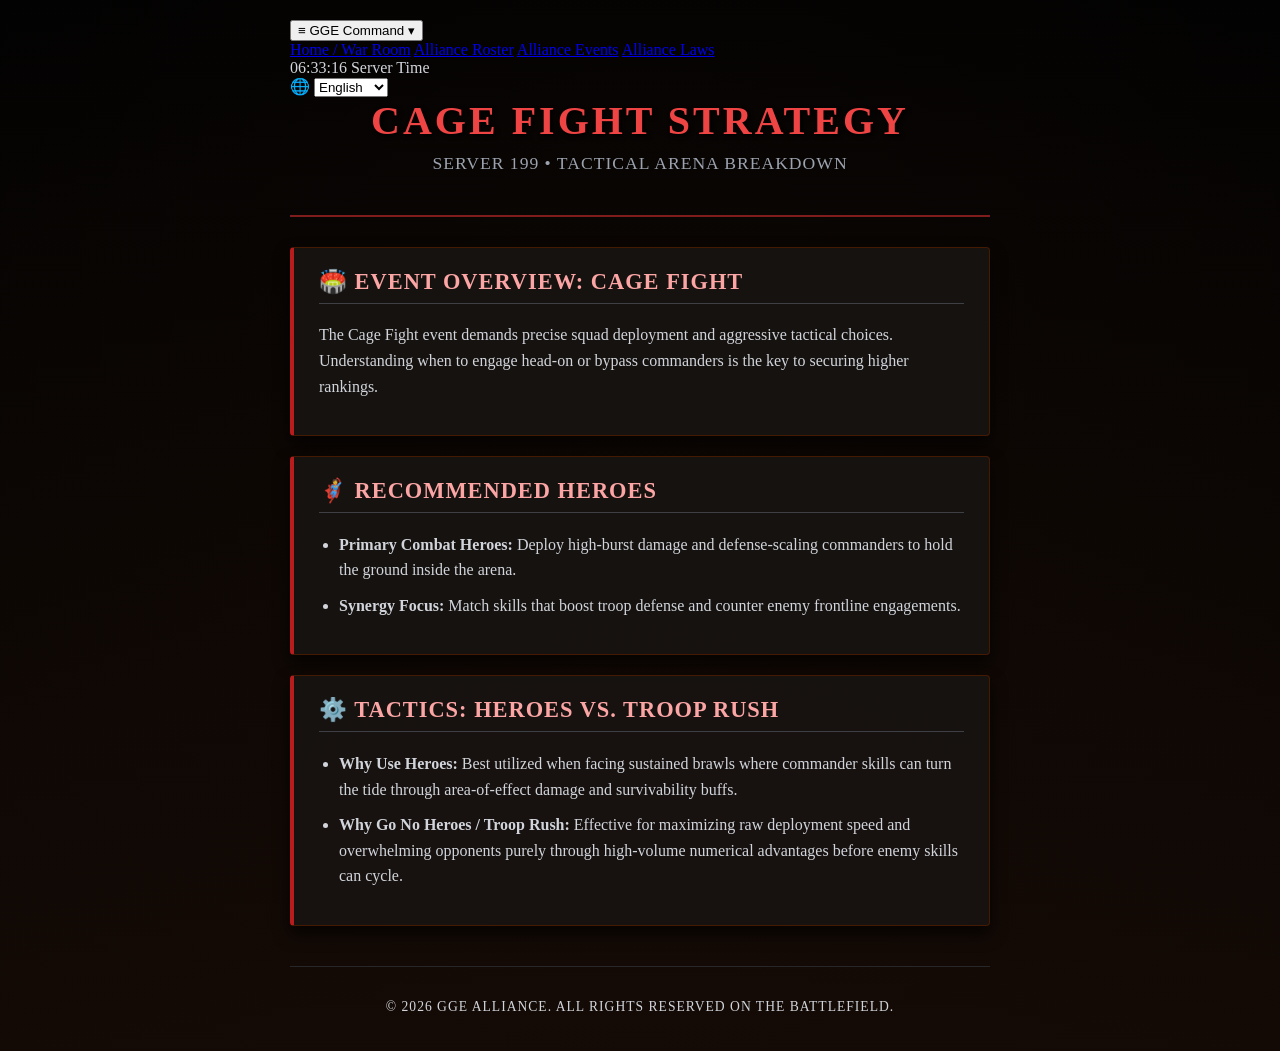
==== cage-fight.html @ 795fb602 "Add cage-fight.html for event strategy overview" ====
<!DOCTYPE html>
<html lang="en">
<head>
    <meta charset="UTF-8">
    <meta name="viewport" content="width=device-width, initial-scale=1.0">
    <title>Cage Fight Strategy | GGE Alliance</title>
    <link rel="stylesheet" href="style.css">
</head>
<body>
    <div class="overlay"></div>
    <div class="container">
        
        <!-- Top Bar -->
        <div class="top-bar"></div>

        <header>
            <h1 id="cageTitle">Cage Fight Strategy</h1>
            <p class="subtitle" id="cageSubtitle">Server 199 • Tactical Arena Breakdown</p>
        </header>

        <main>
            <!-- Event Overview Section -->
            <section class="card">
                <h2>🏟️ Event Overview: Cage Fight</h2>
                <p>The Cage Fight event demands precise squad deployment and aggressive tactical choices. Understanding when to engage head-on or bypass commanders is the key to securing higher rankings.</p>
            </section>

            <!-- Recommended Heroes Section -->
            <section class="card">
                <h2>🦸 Recommended Heroes</h2>
                <ul style="margin-top: 15px; line-height: 2.2;">
                    <li><strong>Primary Combat Heroes:</strong> Deploy high-burst damage and defense-scaling commanders to hold the ground inside the arena.</li>
                    <li><strong>Synergy Focus:</strong> Match skills that boost troop defense and counter enemy frontline engagements.</li>
                </ul>
            </section>

            <!-- Tactical Reasoning Section -->
            <section class="card">
                <h2>⚙️ Tactics: Heroes vs. Troop Rush</h2>
                <ul style="margin-top: 15px; line-height: 2.2;">
                    <li><strong>Why Use Heroes:</strong> Best utilized when facing sustained brawls where commander skills can turn the tide through area-of-effect damage and survivability buffs.</li>
                    <li><strong>Why Go No Heroes / Troop Rush:</strong> Effective for maximizing raw deployment speed and overwhelming opponents purely through high-volume numerical advantages before enemy skills can cycle.</li>
                </ul>
            </section>
        </main>

        <footer>
            <p id="footer">&copy; 2026 GGE Alliance. All rights reserved on the battlefield.</p>
        </footer>
    </div>

    <script src="translations.js"></script>
</body>
</html>
---- style.css ----
body {
    background-color: #0c0a09;
    background-image: linear-gradient(rgba(0, 0, 0, 0.8), rgba(20, 10, 5, 0.9)), 
                      radial-gradient(circle at center, #2c1810 0%, #0c0a09 100%);
    color: #d1d5db;
    font-family: 'Cinzel', 'Georgia', serif, sans-serif;
    margin: 0;
    padding: 20px;
    display: flex;
    justify-content: center;
    min-height: 100vh;
}

.container {
    max-width: 700px;
    width: 100%;
    z-index: 1;
}

header {
    text-align: center;
    margin-bottom: 30px;
    border-bottom: 2px solid #7f1d1d;
    padding-bottom: 20px;
}

h1 {
    color: #ef4444;
    font-size: 2.5rem;
    margin: 0;
    text-transform: uppercase;
    letter-spacing: 3px;
    text-shadow: 2px 2px 4px rgba(0, 0, 0, 0.9);
}

.subtitle {
    color: #9ca3af;
    font-size: 1.1rem;
    margin-top: 5px;
    letter-spacing: 1px;
    text-transform: uppercase;
}

.card {
    background: rgba(24, 20, 18, 0.85);
    border: 1px solid #451a03;
    border-left: 4px solid #b91c1c;
    padding: 20px 25px;
    margin-bottom: 20px;
    box-shadow: 0 8px 16px rgba(0, 0, 0, 0.7);
    border-radius: 4px;
}

h2 {
    color: #fca5a5;
    margin-top: 0;
    font-size: 1.4rem;
    text-transform: uppercase;
    letter-spacing: 1px;
    border-bottom: 1px solid #3f3f46;
    padding-bottom: 8px;
}

p, li {
    line-height: 1.6;
    color: #d1d5db;
}

ul {
    padding-left: 20px;
}

li {
    margin-bottom: 10px;
}

footer {
    text-align: center;
    margin-top: 40px;
    font-size: 0.85rem;
    color: #6b7280;
    border-top: 1px solid #27272a;
    padding-top: 15px;
    text-transform: uppercase;
    letter-spacing: 1px;
}
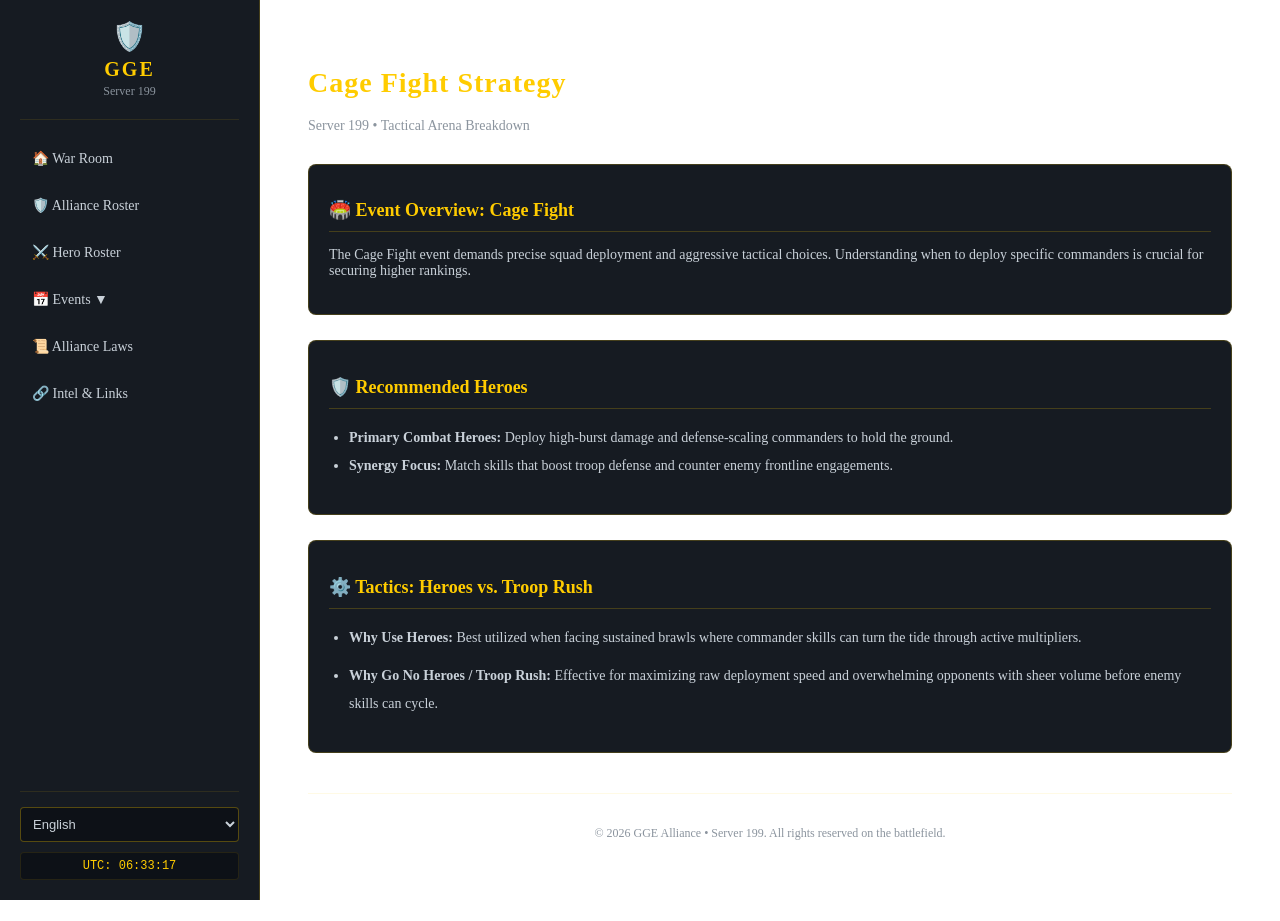
==== commit 8edc60d1: "Refactor HTML structure and styles for clarity" ====
--- a/cage-fight.html
+++ b/cage-fight.html
@@ -7,45 +7,41 @@
     <link rel="stylesheet" href="style.css">
 </head>
 <body>
-    <div class="overlay"></div>
-    <div class="container">
-        
-        <!-- Top Bar -->
-        <div class="top-bar"></div>
+    <!-- Left-Side Alliance Flag Banner Injection Point -->
+    <div id="leftBannerContainer"></div>
 
-        <header>
-            <h1 id="cageTitle">Cage Fight Strategy</h1>
-            <p class="subtitle" id="cageSubtitle">Server 199 • Tactical Arena Breakdown</p>
+    <!-- Main Content Wrapper -->
+    <div class="main-content-wrapper">
+        <header style="margin-bottom: 30px;">
+            <h1 style="color: #ffcc00; letter-spacing: 1px; font-size: 28px;">Cage Fight Strategy</h1>
+            <p style="color: #8b949e; font-size: 14px; margin-top: 5px;">Server 199 • Tactical Arena Breakdown</p>
         </header>
 
         <main>
-            <!-- Event Overview Section -->
-            <section class="card">
-                <h2>🏟️ Event Overview: Cage Fight</h2>
-                <p>The Cage Fight event demands precise squad deployment and aggressive tactical choices. Understanding when to engage head-on or bypass commanders is the key to securing higher rankings.</p>
+            <section class="card" style="background-color: #161b22; border: 1px solid rgba(255,204,0,0.2); border-radius: 8px; padding: 20px; margin-bottom: 25px;">
+                <h2 style="color: #ffcc00; font-size: 18px; border-bottom: 1px solid rgba(255,204,0,0.2); padding-bottom: 10px; margin-bottom: 15px;">🏟️ Event Overview: Cage Fight</h2>
+                <p style="color: #c9d1d9; font-size: 14px; margin-bottom: 15px;">The Cage Fight event demands precise squad deployment and aggressive tactical choices. Understanding when to deploy specific commanders is crucial for securing higher rankings.</p>
             </section>
 
-            <!-- Recommended Heroes Section -->
-            <section class="card">
-                <h2>🦸 Recommended Heroes</h2>
-                <ul style="margin-top: 15px; line-height: 2.2;">
-                    <li><strong>Primary Combat Heroes:</strong> Deploy high-burst damage and defense-scaling commanders to hold the ground inside the arena.</li>
+            <section class="card" style="background-color: #161b22; border: 1px solid rgba(255,204,0,0.2); border-radius: 8px; padding: 20px; margin-bottom: 25px;">
+                <h2 style="color: #ffcc00; font-size: 18px; border-bottom: 1px solid rgba(255,204,0,0.2); padding-bottom: 10px; margin-bottom: 15px;">🛡️ Recommended Heroes</h2>
+                <ul style="color: #c9d1d9; list-style: disc; padding-left: 20px; line-height: 2; font-size: 14px;">
+                    <li><strong>Primary Combat Heroes:</strong> Deploy high-burst damage and defense-scaling commanders to hold the ground.</li>
                     <li><strong>Synergy Focus:</strong> Match skills that boost troop defense and counter enemy frontline engagements.</li>
                 </ul>
             </section>
 
-            <!-- Tactical Reasoning Section -->
-            <section class="card">
-                <h2>⚙️ Tactics: Heroes vs. Troop Rush</h2>
-                <ul style="margin-top: 15px; line-height: 2.2;">
-                    <li><strong>Why Use Heroes:</strong> Best utilized when facing sustained brawls where commander skills can turn the tide through area-of-effect damage and survivability buffs.</li>
-                    <li><strong>Why Go No Heroes / Troop Rush:</strong> Effective for maximizing raw deployment speed and overwhelming opponents purely through high-volume numerical advantages before enemy skills can cycle.</li>
+            <section class="card" style="background-color: #161b22; border: 1px solid rgba(255,204,0,0.2); border-radius: 8px; padding: 20px;">
+                <h2 style="color: #ffcc00; font-size: 18px; border-bottom: 1px solid rgba(255,204,0,0.2); padding-bottom: 10px; margin-bottom: 15px;">⚙️ Tactics: Heroes vs. Troop Rush</h2>
+                <ul style="color: #c9d1d9; list-style: disc; padding-left: 20px; line-height: 2; font-size: 14px;">
+                    <li style="margin-bottom: 10px;"><strong>Why Use Heroes:</strong> Best utilized when facing sustained brawls where commander skills can turn the tide through active multipliers.</li>
+                    <li><strong>Why Go No Heroes / Troop Rush:</strong> Effective for maximizing raw deployment speed and overwhelming opponents with sheer volume before enemy skills can cycle.</li>
                 </ul>
             </section>
         </main>
 
-        <footer>
-            <p id="footer">&copy; 2026 GGE Alliance. All rights reserved on the battlefield.</p>
+        <footer style="text-align: center; margin-top: 40px; padding: 20px; color: #8b949e; font-size: 12px; border-top: 1px solid rgba(255,204,0,0.1);">
+            <p>&copy; 2026 GGE Alliance • Server 199. All rights reserved on the battlefield.</p>
         </footer>
     </div>
 
--- a/style.css
+++ b/style.css
@@ -1,86 +1,125 @@
-body {
-    background-color: #0c0a09;
-    background-image: linear-gradient(rgba(0, 0, 0, 0.8), rgba(20, 10, 5, 0.9)), 
-                      radial-gradient(circle at center, #2c1810 0%, #0c0a09 100%);
-    color: #d1d5db;
-    font-family: 'Cinzel', 'Georgia', serif, sans-serif;
-    margin: 0;
+/* Left-Side Alliance Flag Banner Layout */
+.alliance-banner {
+    position: fixed;
+    top: 0;
+    left: 0;
+    width: 260px;
+    height: 100vh;
+    background-color: #161b22;
+    border-right: 1px solid rgba(255, 204, 0, 0.2);
+    display: flex;
+    flex-direction: column;
+    justify-content: space-between; /* Pushes the header to top and footer to bottom */
     padding: 20px;
-    display: flex;
-    justify-content: center;
-    min-height: 100vh;
+    box-sizing: border-box;
+    z-index: 1000;
+    overflow-y: auto;
 }
 
-.container {
-    max-width: 700px;
-    width: 100%;
-    z-index: 1;
+/* Banner Shield / Logo Header */
+.alliance-shield {
+    text-align: center;
+    padding-bottom: 20px;
+    border-bottom: 1px solid rgba(255, 204, 0, 0.1);
 }
 
-header {
-    text-align: center;
-    margin-bottom: 30px;
-    border-bottom: 2px solid #7f1d1d;
-    padding-bottom: 20px;
+.alliance-shield h2 {
+    color: #ffcc00;
+    margin: 5px 0 0 0;
+    font-size: 20px;
+    letter-spacing: 2px;
 }
 
-h1 {
-    color: #ef4444;
-    font-size: 2.5rem;
-    margin: 0;
-    text-transform: uppercase;
-    letter-spacing: 3px;
-    text-shadow: 2px 2px 4px rgba(0, 0, 0, 0.9);
+#bannerServer {
+    color: #8b949e;
+    font-size: 12px;
 }
 
-.subtitle {
-    color: #9ca3af;
-    font-size: 1.1rem;
-    margin-top: 5px;
-    letter-spacing: 1px;
-    text-transform: uppercase;
+/* Navigation Links */
+.banner-nav {
+    display: flex;
+    flex-direction: column;
+    gap: 10px;
+    flex-grow: 1;
+    margin-top: 20px;
 }
 
-.card {
-    background: rgba(24, 20, 18, 0.85);
-    border: 1px solid #451a03;
-    border-left: 4px solid #b91c1c;
-    padding: 20px 25px;
-    margin-bottom: 20px;
-    box-shadow: 0 8px 16px rgba(0, 0, 0, 0.7);
-    border-radius: 4px;
+.banner-nav a, .banner-dropdown-btn {
+    color: #c9d1d9;
+    background: transparent;
+    border: none;
+    text-align: left;
+    padding: 10px 12px;
+    font-size: 14px;
+    text-decoration: none;
+    border-radius: 6px;
+    cursor: pointer;
+    transition: background 0.2s, color 0.2s;
+    font-family: inherit;
 }
 
-h2 {
-    color: #fca5a5;
-    margin-top: 0;
-    font-size: 1.4rem;
-    text-transform: uppercase;
-    letter-spacing: 1px;
-    border-bottom: 1px solid #3f3f46;
-    padding-bottom: 8px;
+.banner-nav a:hover, .banner-dropdown-btn:hover {
+    background-color: rgba(255, 204, 0, 0.1);
+    color: #ffcc00;
 }
 
-p, li {
-    line-height: 1.6;
-    color: #d1d5db;
+/* Dropdown Menu for Events */
+.banner-dropdown-content {
+    display: none;
+    flex-direction: column;
+    padding-left: 15px;
+    gap: 5px;
+    margin-top: 5px;
 }
 
-ul {
-    padding-left: 20px;
+.banner-dropdown-content.show {
+    display: flex;
 }
 
-li {
-    margin-bottom: 10px;
+.banner-dropdown-content a {
+    font-size: 13px;
+    padding: 6px 10px;
+    color: #8b949e;
 }
 
-footer {
+.banner-dropdown-content a:hover {
+    color: #ffcc00;
+}
+
+/* Banner Footer (Pinned to Bottom Left) */
+.banner-footer {
+    border-top: 1px solid rgba(255, 204, 0, 0.1);
+    padding-top: 15px;
+    display: flex;
+    flex-direction: column;
+    gap: 10px;
+}
+
+#languageSelector {
+    width: 100%;
+    background-color: #0d1117;
+    color: #c9d1d9;
+    border: 1px solid rgba(255, 204, 0, 0.3);
+    padding: 8px;
+    border-radius: 4px;
+    font-size: 13px;
+    cursor: pointer;
+}
+
+#liveTime {
+    color: #ffcc00;
+    font-size: 12px;
     text-align: center;
-    margin-top: 40px;
-    font-size: 0.85rem;
-    color: #6b7280;
-    border-top: 1px solid #27272a;
-    padding-top: 15px;
-    text-transform: uppercase;
-    letter-spacing: 1px;
+    font-family: monospace;
+    background-color: #0d1117;
+    padding: 6px;
+    border-radius: 4px;
+    border: 1px solid rgba(255, 204, 0, 0.1);
 }
+
+/* Main Content Offset so it doesn't hide behind the left banner */
+.main-content-wrapper {
+    margin-left: 260px;
+    padding: 40px;
+    box-sizing: border-box;
+}
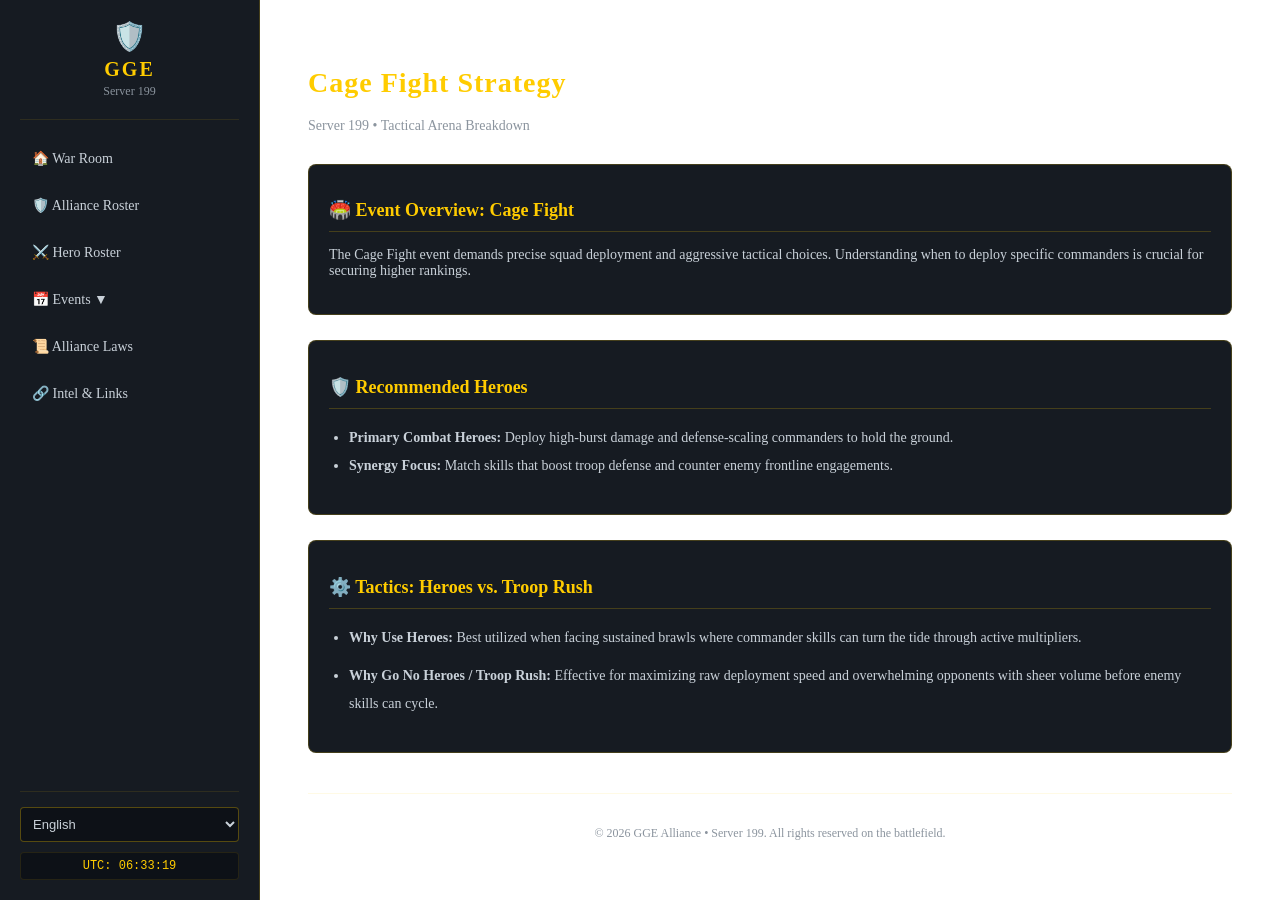
==== commit b4bd62e7: "Improve comment clarity and fix newline issue Updated comment for clarity and added newline at end o" ====
--- a/cage-fight.html
+++ b/cage-fight.html
@@ -10,7 +10,7 @@
     <!-- Left-Side Alliance Flag Banner Injection Point -->
     <div id="leftBannerContainer"></div>
 
-    <!-- Main Content Wrapper -->
+    <!-- Main Content Wrapper (Ensures content stays to the right of the side banner) -->
     <div class="main-content-wrapper">
         <header style="margin-bottom: 30px;">
             <h1 style="color: #ffcc00; letter-spacing: 1px; font-size: 28px;">Cage Fight Strategy</h1>
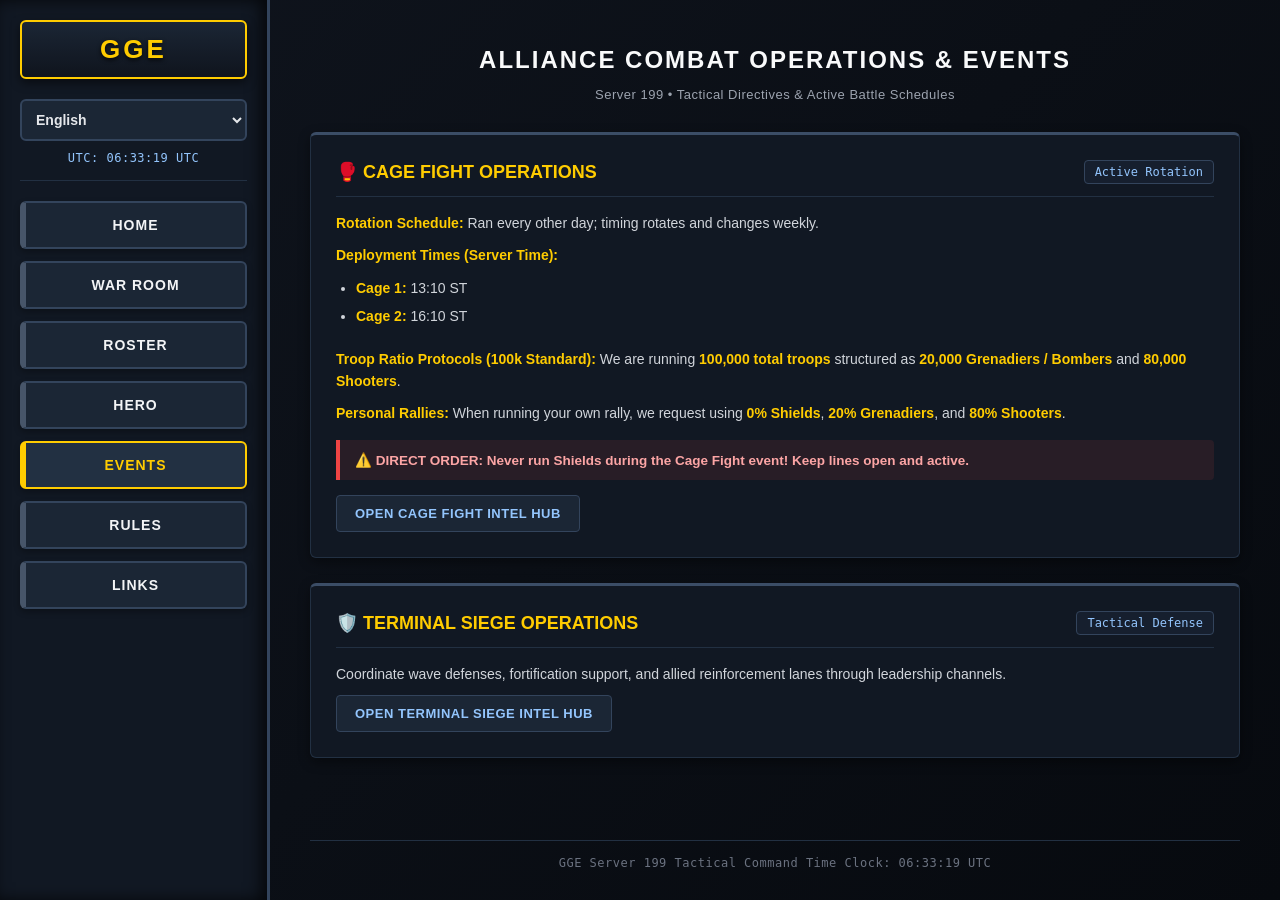
==== commit 28fcba47: "Revamp Cage Fight page with new layout and styles Updated title and added a sidebar with navigation " ====
--- a/cage-fight.html
+++ b/cage-fight.html
@@ -3,48 +3,348 @@
 <head>
     <meta charset="UTF-8">
     <meta name="viewport" content="width=device-width, initial-scale=1.0">
-    <title>Cage Fight Strategy | GGE Alliance</title>
-    <link rel="stylesheet" href="style.css">
+    <title>GGE Server 199 - Alliance Events & Operations</title>
+    <style>
+        body {
+            background: linear-gradient(135deg, #0f141d 0%, #070a0f 100%);
+            color: #d1d5db;
+            font-family: 'Segoe UI', Tahoma, Geneva, Verdana, sans-serif;
+            margin: 0;
+            padding: 0;
+            display: flex;
+            min-height: 100vh;
+        }
+        /* Vertical Military Flag Sidebar on the Left */
+        .sidebar {
+            width: 270px;
+            background: #111823;
+            border-right: 3px solid #33445c;
+            padding: 20px;
+            display: flex;
+            flex-direction: column;
+            gap: 20px;
+            position: fixed;
+            height: 100vh;
+            box-sizing: border-box;
+            box-shadow: inset -6px 0 15px rgba(0, 0, 0, 0.7);
+            z-index: 10;
+        }
+        /* GGE Flag Header at the Top */
+        .flag-header {
+            background: linear-gradient(180deg, #1b2635 0%, #0f141d 100%);
+            border: 2px solid #ffcc00;
+            border-radius: 6px;
+            text-align: center;
+            padding: 12px;
+            box-shadow: 0 4px 10px rgba(0,0,0,0.5);
+        }
+        .flag-header h1 {
+            color: #ffcc00;
+            font-size: 26px;
+            margin: 0;
+            letter-spacing: 3px;
+            text-shadow: 0 2px 4px rgba(0,0,0,0.8);
+            font-weight: 900;
+        }
+        .sidebar-top {
+            display: flex;
+            flex-direction: column;
+            gap: 10px;
+            border-bottom: 1px solid #223042;
+            padding-bottom: 15px;
+        }
+        .sidebar select {
+            background: #1b2635;
+            color: #e5e7eb;
+            border: 2px solid #33445c;
+            padding: 10px;
+            border-radius: 6px;
+            width: 100%;
+            font-weight: bold;
+            font-size: 14px;
+        }
+        .sidebar-clock {
+            color: #93c5fd;
+            font-size: 12px;
+            font-family: monospace;
+            letter-spacing: 0.5px;
+            text-align: center;
+        }
+        /* Bulky Tactical Navigation Buttons */
+        .nav-links {
+            display: flex;
+            flex-direction: column;
+            gap: 12px;
+        }
+        .nav-links a {
+            color: #f3f4f6;
+            text-decoration: none;
+            padding: 14px 18px;
+            border-radius: 6px;
+            background: #1b2635;
+            border: 2px solid #33445c;
+            border-left: 6px solid #475569;
+            transition: all 0.2s ease;
+            font-weight: bold;
+            text-transform: uppercase;
+            font-size: 14px;
+            letter-spacing: 1px;
+            text-align: center;
+            box-shadow: 0 3px 6px rgba(0,0,0,0.3);
+        }
+        .nav-links a:hover {
+            background: #25344a;
+            border-color: #93c5fd;
+            border-left-color: #93c5fd;
+            transform: translateY(-1px);
+        }
+        .nav-links a.active {
+            background: #223042;
+            color: #ffcc00;
+            border-color: #ffcc00;
+            border-left-color: #ffcc00;
+        }
+        /* Main Command Content Area shifted right */
+        .main-content {
+            margin-left: 270px;
+            flex: 1;
+            padding: 30px 40px;
+            box-sizing: border-box;
+            display: flex;
+            flex-direction: column;
+            justify-content: space-between;
+        }
+        .events-container {
+            max-width: 1050px;
+            margin: 0 auto;
+            width: 100%;
+        }
+        /* Tactical Event Cards */
+        .event-card {
+            background: #111823;
+            border: 1px solid #223042;
+            border-top: 3px solid #3b4d66;
+            border-radius: 6px;
+            padding: 25px;
+            margin-bottom: 25px;
+            box-shadow: 0 4px 12px rgba(0, 0, 0, 0.4);
+        }
+        .event-header {
+            display: flex;
+            justify-content: space-between;
+            align-items: center;
+            border-bottom: 1px solid #223042;
+            padding-bottom: 12px;
+            margin-bottom: 15px;
+        }
+        .event-title {
+            color: #ffcc00;
+            font-size: 18px;
+            text-transform: uppercase;
+            font-weight: bold;
+            margin: 0;
+        }
+        .event-badge {
+            color: #93c5fd;
+            font-size: 12px;
+            font-family: monospace;
+            background: #161f2e;
+            padding: 4px 10px;
+            border: 1px solid #33445c;
+            border-radius: 4px;
+        }
+        .event-details p {
+            color: #d1d5db;
+            font-size: 14px;
+            line-height: 1.6;
+            margin: 0 0 10px 0;
+        }
+        .event-details ul {
+            margin: 10px 0 20px 0;
+            padding-left: 20px;
+            color: #d1d5db;
+            font-size: 14px;
+            line-height: 1.6;
+        }
+        .event-details li {
+            margin-bottom: 6px;
+        }
+        .event-details strong {
+            color: #ffcc00;
+        }
+        .alert-box {
+            background: rgba(239, 68, 68, 0.1);
+            border-left: 4px solid #ef4444;
+            padding: 12px 15px;
+            margin: 15px 0;
+            border-radius: 0 4px 4px 0;
+            color: #fca5a5;
+            font-weight: bold;
+            font-size: 13.5px;
+        }
+        .event-btn {
+            display: inline-block;
+            background: #1b2635;
+            color: #93c5fd;
+            border: 1px solid #33445c;
+            padding: 10px 18px;
+            border-radius: 4px;
+            text-decoration: none;
+            font-weight: bold;
+            font-size: 13px;
+            text-transform: uppercase;
+            letter-spacing: 0.5px;
+            transition: all 0.2s ease;
+        }
+        .event-btn:hover {
+            background: #25344a;
+            color: #ffcc00;
+            border-color: #ffcc00;
+        }
+        footer {
+            text-align: center;
+            color: #6b7280;
+            font-size: 12px;
+            border-top: 1px solid #223042;
+            padding-top: 15px;
+            margin-top: 40px;
+            font-family: monospace;
+            letter-spacing: 0.5px;
+        }
+    </style>
 </head>
 <body>
-    <!-- Left-Side Alliance Flag Banner Injection Point -->
-    <div id="leftBannerContainer"></div>
-
-    <!-- Main Content Wrapper (Ensures content stays to the right of the side banner) -->
-    <div class="main-content-wrapper">
-        <header style="margin-bottom: 30px;">
-            <h1 style="color: #ffcc00; letter-spacing: 1px; font-size: 28px;">Cage Fight Strategy</h1>
-            <p style="color: #8b949e; font-size: 14px; margin-top: 5px;">Server 199 • Tactical Arena Breakdown</p>
-        </header>
-
-        <main>
-            <section class="card" style="background-color: #161b22; border: 1px solid rgba(255,204,0,0.2); border-radius: 8px; padding: 20px; margin-bottom: 25px;">
-                <h2 style="color: #ffcc00; font-size: 18px; border-bottom: 1px solid rgba(255,204,0,0.2); padding-bottom: 10px; margin-bottom: 15px;">🏟️ Event Overview: Cage Fight</h2>
-                <p style="color: #c9d1d9; font-size: 14px; margin-bottom: 15px;">The Cage Fight event demands precise squad deployment and aggressive tactical choices. Understanding when to deploy specific commanders is crucial for securing higher rankings.</p>
-            </section>
-
-            <section class="card" style="background-color: #161b22; border: 1px solid rgba(255,204,0,0.2); border-radius: 8px; padding: 20px; margin-bottom: 25px;">
-                <h2 style="color: #ffcc00; font-size: 18px; border-bottom: 1px solid rgba(255,204,0,0.2); padding-bottom: 10px; margin-bottom: 15px;">🛡️ Recommended Heroes</h2>
-                <ul style="color: #c9d1d9; list-style: disc; padding-left: 20px; line-height: 2; font-size: 14px;">
-                    <li><strong>Primary Combat Heroes:</strong> Deploy high-burst damage and defense-scaling commanders to hold the ground.</li>
-                    <li><strong>Synergy Focus:</strong> Match skills that boost troop defense and counter enemy frontline engagements.</li>
-                </ul>
-            </section>
-
-            <section class="card" style="background-color: #161b22; border: 1px solid rgba(255,204,0,0.2); border-radius: 8px; padding: 20px;">
-                <h2 style="color: #ffcc00; font-size: 18px; border-bottom: 1px solid rgba(255,204,0,0.2); padding-bottom: 10px; margin-bottom: 15px;">⚙️ Tactics: Heroes vs. Troop Rush</h2>
-                <ul style="color: #c9d1d9; list-style: disc; padding-left: 20px; line-height: 2; font-size: 14px;">
-                    <li style="margin-bottom: 10px;"><strong>Why Use Heroes:</strong> Best utilized when facing sustained brawls where commander skills can turn the tide through active multipliers.</li>
-                    <li><strong>Why Go No Heroes / Troop Rush:</strong> Effective for maximizing raw deployment speed and overwhelming opponents with sheer volume before enemy skills can cycle.</li>
-                </ul>
-            </section>
-        </main>
-
-        <footer style="text-align: center; margin-top: 40px; padding: 20px; color: #8b949e; font-size: 12px; border-top: 1px solid rgba(255,204,0,0.1);">
-            <p>&copy; 2026 GGE Alliance • Server 199. All rights reserved on the battlefield.</p>
+
+    <!-- Vertical Military Flag Sidebar -->
+    <aside class="sidebar">
+        <!-- GGE Flag Header -->
+        <div class="flag-header">
+            <h1 id="ggeFlag">GGE</h1>
+        </div>
+
+        <div class="sidebar-top">
+            <!-- Language Selector (All 13 Languages) -->
+            <select id="languageSelect" onchange="changeLanguage(this.value)">
+                <option value="en">English</option>
+                <option value="es">Español</option>
+                <option value="de">Deutsch</option>
+                <option value="pl">Polski</option>
+                <option value="fr">Français</option>
+                <option value="nl">Nederlands</option>
+                <option value="pt">Português</option>
+                <option value="la">Latina</option>
+                <option value="ko">한국어</option>
+                <option value="tr">Türkçe</option>
+                <option value="ru">Русский</option>
+                <option value="it">Italiano</option>
+                <option value="ar">العربية</option>
+            </select>
+            <!-- UTC Server Time Clock -->
+            <div class="sidebar-clock">UTC: <span id="clock">Loading...</span></div>
+        </div>
+
+        <!-- Bulky Tactical Navigation Buttons with Events Active -->
+        <nav class="nav-links">
+            <a href="index.html" id="home">Home</a>
+            <a href="war-room.html" id="warroom">War Room</a>
+            <a href="roster.html" id="allianceroster">Roster</a>
+            <a href="hero.html" id="heroroster">Hero</a>
+            <a href="events.html" id="events" class="active">Events</a>
+            <a href="rules.html" id="rules">Rules</a>
+            <a href="links.html" id="intelliLinks">Links</a>
+        </nav>
+    </aside>
+
+    <!-- Main Command Interface -->
+    <main class="main-content">
+        <div class="events-container">
+            <h1 id="eventsMainTitle" style="text-align: center; color: #f9fafb; text-transform: uppercase; letter-spacing: 2px; font-size: 24px; margin-bottom: 5px;">Alliance Combat Operations & Events</h1>
+            <p id="eventsSubtitle" style="text-align: center; color: #9ca3af; margin-bottom: 30px; font-size: 13px; letter-spacing: 0.5px;">Server 199 • Tactical Directives & Active Battle Schedules</p>
+
+            <!-- Cage Fight Event Card -->
+            <div class="event-card">
+                <div class="event-header">
+                    <h2 class="event-title">🥊 Cage Fight Operations</h2>
+                    <span class="event-badge">Active Rotation</span>
+                </div>
+                <div class="event-details">
+                    <p><strong>Rotation Schedule:</strong> Ran every other day; timing rotates and changes weekly.</p>
+                    <p><strong>Deployment Times (Server Time):</strong></p>
+                    <ul>
+                        <li><strong>Cage 1:</strong> 13:10 ST</li>
+                        <li><strong>Cage 2:</strong> 16:10 ST</li>
+                    </ul>
+                    <p><strong>Troop Ratio Protocols (100k Standard):</strong> We are running <strong>100,000 total troops</strong> structured as <strong>20,000 Grenadiers / Bombers</strong> and <strong>80,000 Shooters</strong>.</p>
+                    <p><strong>Personal Rallies:</strong> When running your own rally, we request using <strong>0% Shields</strong>, <strong>20% Grenadiers</strong>, and <strong>80% Shooters</strong>.</p>
+                    
+                    <div class="alert-box">
+                        ⚠️ DIRECT ORDER: Never run Shields during the Cage Fight event! Keep lines open and active.
+                    </div>
+                </div>
+                <a href="cage-fight.html" class="event-btn">Open Cage Fight Intel Hub</a>
+            </div>
+
+            <!-- Terminal Siege Event Card -->
+            <div class="event-card">
+                <div class="event-header">
+                    <h2 class="event-title">🛡️ Terminal Siege Operations</h2>
+                    <span class="event-badge">Tactical Defense</span>
+                </div>
+                <div class="event-details">
+                    <p>Coordinate wave defenses, fortification support, and allied reinforcement lanes through leadership channels.</p>
+                </div>
+                <a href="terminal-siege.html" class="event-btn">Open Terminal Siege Intel Hub</a>
+            </div>
+        </div>
+
+        <footer>
+            GGE Server 199 Tactical Command Time Clock: <span id="bottomClock">Loading...</span>
         </footer>
-    </div>
-
-    <script src="translations.js"></script>
+    </main>
+
+    <!-- Scripts -->
+    <script>
+        function updateServerTime() {
+            const now = new Date();
+            const utcTime = now.toUTCString().slice(17, 25) + " UTC";
+            const clockElement = document.getElementById('clock');
+            const bottomClockElement = document.getElementById('bottomClock');
+            if (clockElement) clockElement.innerText = utcTime;
+            if (bottomClockElement) bottomClockElement.innerText = utcTime;
+        }
+        setInterval(updateServerTime, 1000);
+        updateServerTime();
+
+        // 13-Language Dynamic Text Translation Support
+        const translations = {
+            en: { home: "Home", warroom: "War Room", allianceroster: "Roster", heroroster: "Hero", events: "Events", rules: "Rules", intelliLinks: "Links", eventsMainTitle: "Alliance Combat Operations & Events", eventsSubtitle: "Server 199 • Tactical Directives & Active Battle Schedules" },
+            es: { home: "Inicio", warroom: "Sala de Guerra", allianceroster: "Lista", heroroster: "Héroe", events: "Eventos", rules: "Reglas", intelliLinks: "Enlaces", eventsMainTitle: "Operaciones de Combate y Eventos", eventsSubtitle: "Servidor 199 • Directivas Tácticas y Horarios" },
+            de: { home: "Startseite", warroom: "Kriegsraum", allianceroster: "Kader", heroroster: "Held", events: "Ereignisse", rules: "Regeln", intelliLinks: "Links", eventsMainTitle: "Allianz-Kampfeinsätze", eventsSubtitle: "Server 199 • Taktische Richtlinien & Zeitpläne" },
+            pl: { home: "Start", warroom: "Pokój Bojowy", allianceroster: "Skład", heroroster: "Bohater", events: "Wydarzenia", rules: "Zasady", intelliLinks: "Linki", eventsMainTitle: "Operacje Bojowe Sojuszu", eventsSubtitle: "Serwer 199 • Dyrektywy Taktyczne" },
+            fr: { home: "Accueil", warroom: "Salle de Guerre", allianceroster: "Effectif", heroroster: "Héros", events: "Événements", rules: "Règles", intelliLinks: "Liens", eventsMainTitle: "Opérations de Combat", eventsSubtitle: "Serveur 199 • Directives Tactiques" },
+            nl: { home: "Thuis", warroom: "Oorlogskamer", allianceroster: "Rooster", heroroster: "Held", events: "Evenementen", rules: "Regels", intelliLinks: "Links", eventsMainTitle: "Alliantie Gevechtsoperaties", eventsSubtitle: "Server 199 • Tactische Richtlijnen" },
+            pt: { home: "Início", warroom: "Sala de Guerra", allianceroster: "Elenco", heroroster: "Herói", events: "Eventos", rules: "Regras", intelliLinks: "Links", eventsMainTitle: "Operações de Combate", eventsSubtitle: "Servidor 199 • Diretrizes Táticas" },
+            la: { home: "Domus", warroom: "Cubiculum Belli", allianceroster: "Index", heroroster: "Heros", events: "Eventa", rules: "Regulae", intelliLinks: "Nexus", eventsMainTitle: "Operationes Pugnae", eventsSubtitle: "Servulus 199 • Praecepta Tacticus" },
+            ko: { home: "홈", warroom: "상상실", allianceroster: "명단", heroroster: "영웅", events: "이벤트", rules: "규칙", intelliLinks: "링크", eventsMainTitle: "동맹 전투 작전 및 이벤트", eventsSubtitle: "서버 199 • 전술 지침 및 일정" },
+            tr: { home: "Ana Sayfa", warroom: "Savaş Odası", allianceroster: "Kadro", heroroster: "Kahraman", events: "Etkinlikler", rules: "Kurallar", intelliLinks: "Bağlantılar", eventsMainTitle: "İttifak Savaş Operasyonları", eventsSubtitle: "Sunucu 199 • Taktiksel Talimatlar" },
+            ru: { home: "Главная", warroom: "Военный зал", allianceroster: "Состав", heroroster: "Герой", events: "События", rules: "Правила", intelliLinks: "Ссылки", eventsMainTitle: "Боевые операции альянса", eventsSubtitle: "Сервер 199 • Тактические директивы" },
+            it: { home: "Home", warroom: "Stanza di Guerra", allianceroster: "Roster", heroroster: "Eroe", events: "Eventi", rules: "Regole", intelliLinks: "Link", eventsMainTitle: "Operazioni di Combattimento", eventsSubtitle: "Server 199 • Direttive Tattiche" },
+            ar: { home: "الرئيسية", warroom: "غرفة الحرب", allianceroster: "القائمة", heroroster: "البطل", events: "الفعاليات", rules: "القواعد", intelliLinks: "الروابط", eventsMainTitle: "عمليات القتال والفعاليات", eventsSubtitle: "الخادم 199 • التوجيهات التكتيكية" }
+        };
+
+        function changeLanguage(lang) {
+            const t = translations[lang];
+            if (!t) return;
+            document.getElementById('home').innerText = t.home;
+            document.getElementById('warroom').innerText = t.warroom;
+            document.getElementById('allianceroster').innerText = t.allianceroster;
+            document.getElementById('heroroster').innerText = t.heroroster;
+            document.getElementById('events').innerText = t.events;
+            document.getElementById('rules').innerText = t.rules;
+            document.getElementById('intelliLinks').innerText = t.intelliLinks;
+            document.getElementById('eventsMainTitle').innerText = t.eventsMainTitle;
+            document.getElementById('eventsSubtitle').innerText = t.eventsSubtitle;
+        }
+    </script>
 </body>
 </html>
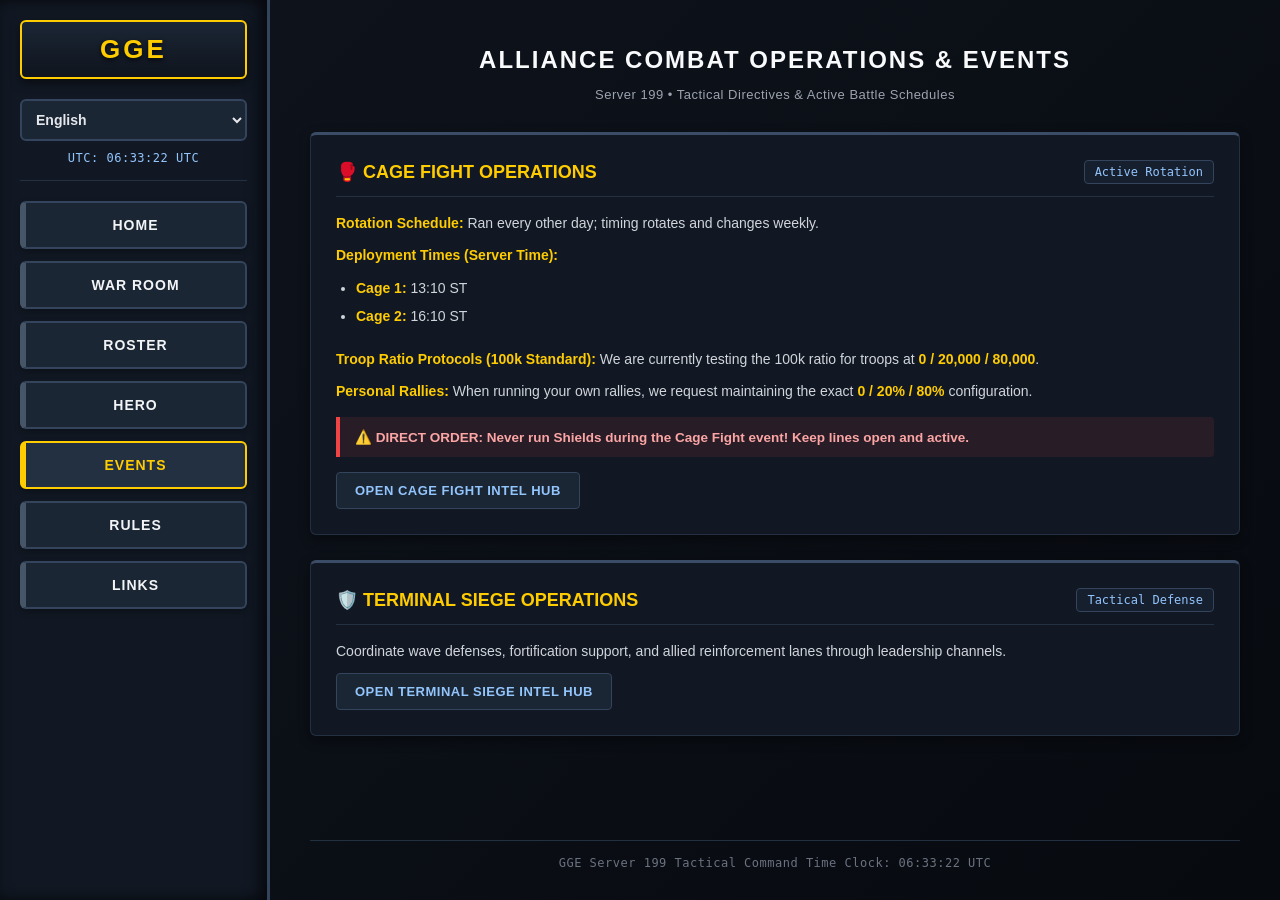
==== commit 90da8df1: "Revise troop ratio and rally instructions Updated troop ratio protocols and personal rally configura" ====
--- a/cage-fight.html
+++ b/cage-fight.html
@@ -118,6 +118,15 @@
             max-width: 1050px;
             margin: 0 auto;
             width: 100%;
+        }
+        .section-title {
+            color: #ffcc00;
+            font-size: 18px;
+            text-transform: uppercase;
+            letter-spacing: 1.5px;
+            margin: 30px 0 15px 0;
+            border-bottom: 2px solid #33445c;
+            padding-bottom: 8px;
         }
         /* Tactical Event Cards */
         .event-card {
@@ -274,8 +283,8 @@
                         <li><strong>Cage 1:</strong> 13:10 ST</li>
                         <li><strong>Cage 2:</strong> 16:10 ST</li>
                     </ul>
-                    <p><strong>Troop Ratio Protocols (100k Standard):</strong> We are running <strong>100,000 total troops</strong> structured as <strong>20,000 Grenadiers / Bombers</strong> and <strong>80,000 Shooters</strong>.</p>
-                    <p><strong>Personal Rallies:</strong> When running your own rally, we request using <strong>0% Shields</strong>, <strong>20% Grenadiers</strong>, and <strong>80% Shooters</strong>.</p>
+                    <p><strong>Troop Ratio Protocols (100k Standard):</strong> We are currently testing the 100k ratio for troops at <strong>0 / 20,000 / 80,000</strong>.</p>
+                    <p><strong>Personal Rallies:</strong> When running your own rallies, we request maintaining the exact <strong>0 / 20% / 80%</strong> configuration.</p>
                     
                     <div class="alert-box">
                         ⚠️ DIRECT ORDER: Never run Shields during the Cage Fight event! Keep lines open and active.
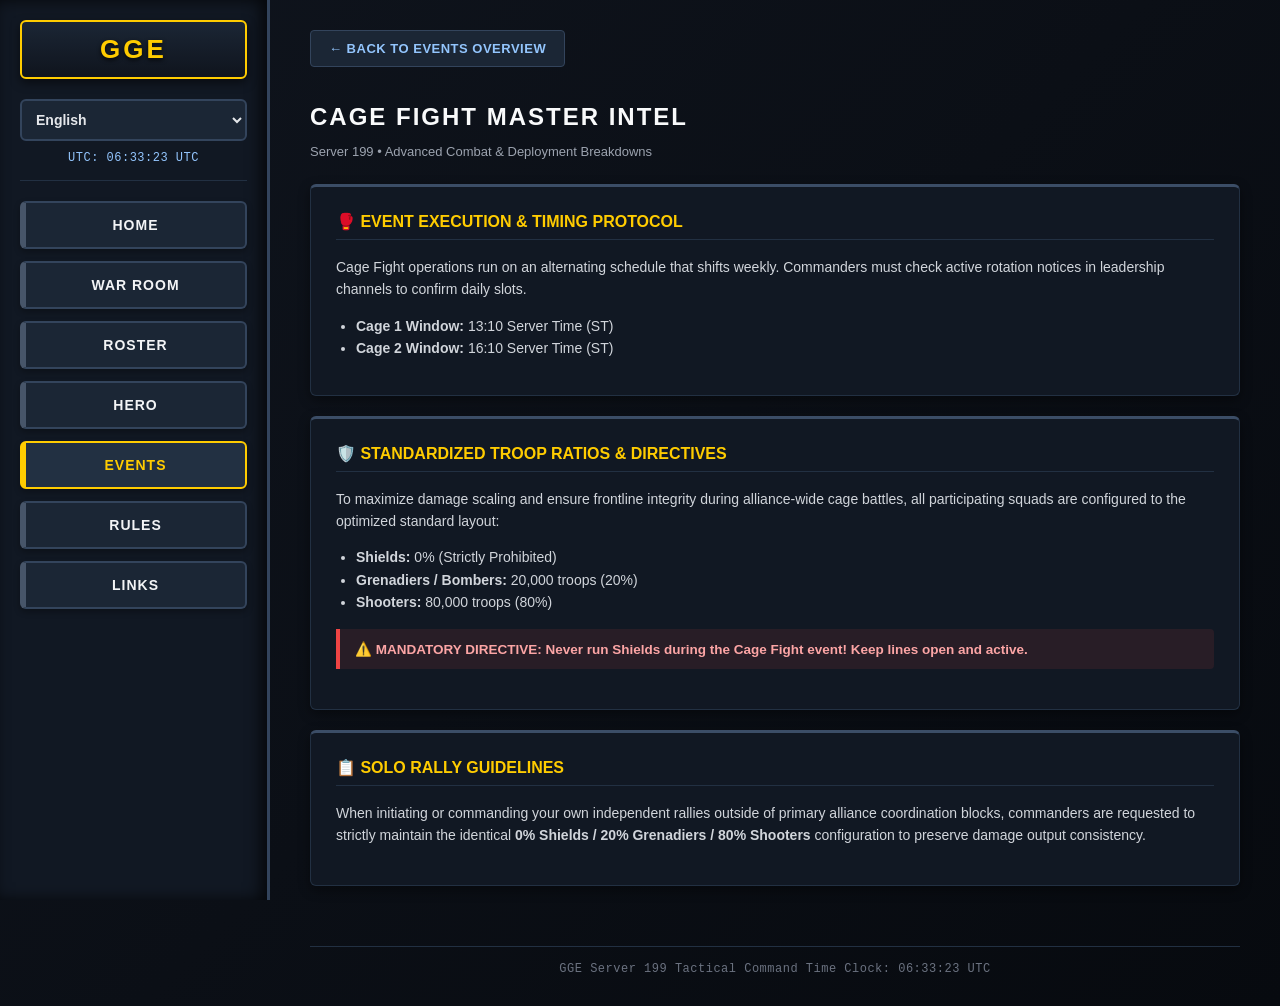
==== commit d383ff14: "Update title and restructure Cage Fight page" ====
--- a/cage-fight.html
+++ b/cage-fight.html
@@ -3,7 +3,7 @@
 <head>
     <meta charset="UTF-8">
     <meta name="viewport" content="width=device-width, initial-scale=1.0">
-    <title>GGE Server 199 - Alliance Events & Operations</title>
+    <title>GGE Server 199 - Cage Fight Tactical Intel</title>
     <style>
         body {
             background: linear-gradient(135deg, #0f141d 0%, #070a0f 100%);
@@ -14,7 +14,6 @@
             display: flex;
             min-height: 100vh;
         }
-        /* Vertical Military Flag Sidebar on the Left */
         .sidebar {
             width: 270px;
             background: #111823;
@@ -29,7 +28,6 @@
             box-shadow: inset -6px 0 15px rgba(0, 0, 0, 0.7);
             z-index: 10;
         }
-        /* GGE Flag Header at the Top */
         .flag-header {
             background: linear-gradient(180deg, #1b2635 0%, #0f141d 100%);
             border: 2px solid #ffcc00;
@@ -70,7 +68,6 @@
             letter-spacing: 0.5px;
             text-align: center;
         }
-        /* Bulky Tactical Navigation Buttons */
         .nav-links {
             display: flex;
             flex-direction: column;
@@ -104,7 +101,6 @@
             border-color: #ffcc00;
             border-left-color: #ffcc00;
         }
-        /* Main Command Content Area shifted right */
         .main-content {
             margin-left: 270px;
             flex: 1;
@@ -114,72 +110,36 @@
             flex-direction: column;
             justify-content: space-between;
         }
-        .events-container {
+        .content-container {
             max-width: 1050px;
             margin: 0 auto;
             width: 100%;
         }
-        .section-title {
-            color: #ffcc00;
-            font-size: 18px;
-            text-transform: uppercase;
-            letter-spacing: 1.5px;
-            margin: 30px 0 15px 0;
-            border-bottom: 2px solid #33445c;
-            padding-bottom: 8px;
-        }
-        /* Tactical Event Cards */
-        .event-card {
+        .intel-card {
             background: #111823;
             border: 1px solid #223042;
             border-top: 3px solid #3b4d66;
             border-radius: 6px;
             padding: 25px;
-            margin-bottom: 25px;
+            margin-bottom: 20px;
             box-shadow: 0 4px 12px rgba(0, 0, 0, 0.4);
         }
-        .event-header {
-            display: flex;
-            justify-content: space-between;
-            align-items: center;
+        .intel-card h3 {
+            color: #ffcc00;
+            font-size: 16px;
+            text-transform: uppercase;
+            margin-top: 0;
             border-bottom: 1px solid #223042;
-            padding-bottom: 12px;
-            margin-bottom: 15px;
-        }
-        .event-title {
-            color: #ffcc00;
-            font-size: 18px;
-            text-transform: uppercase;
-            font-weight: bold;
-            margin: 0;
-        }
-        .event-badge {
-            color: #93c5fd;
-            font-size: 12px;
-            font-family: monospace;
-            background: #161f2e;
-            padding: 4px 10px;
-            border: 1px solid #33445c;
-            border-radius: 4px;
-        }
-        .event-details p {
+            padding-bottom: 8px;
+        }
+        .intel-card p, .intel-card li {
             color: #d1d5db;
             font-size: 14px;
             line-height: 1.6;
-            margin: 0 0 10px 0;
-        }
-        .event-details ul {
-            margin: 10px 0 20px 0;
+        }
+        .intel-card ul {
             padding-left: 20px;
-            color: #d1d5db;
-            font-size: 14px;
-            line-height: 1.6;
-        }
-        .event-details li {
-            margin-bottom: 6px;
-        }
-        .event-details strong {
-            color: #ffcc00;
+            margin: 10px 0;
         }
         .alert-box {
             background: rgba(239, 68, 68, 0.1);
@@ -191,7 +151,7 @@
             font-weight: bold;
             font-size: 13.5px;
         }
-        .event-btn {
+        .back-btn {
             display: inline-block;
             background: #1b2635;
             color: #93c5fd;
@@ -203,9 +163,9 @@
             font-size: 13px;
             text-transform: uppercase;
             letter-spacing: 0.5px;
-            transition: all 0.2s ease;
-        }
-        .event-btn:hover {
+            margin-bottom: 20px;
+        }
+        .back-btn:hover {
             background: #25344a;
             color: #ffcc00;
             border-color: #ffcc00;
@@ -224,15 +184,11 @@
 </head>
 <body>
 
-    <!-- Vertical Military Flag Sidebar -->
     <aside class="sidebar">
-        <!-- GGE Flag Header -->
         <div class="flag-header">
             <h1 id="ggeFlag">GGE</h1>
         </div>
-
         <div class="sidebar-top">
-            <!-- Language Selector (All 13 Languages) -->
             <select id="languageSelect" onchange="changeLanguage(this.value)">
                 <option value="en">English</option>
                 <option value="es">Español</option>
@@ -248,11 +204,8 @@
                 <option value="it">Italiano</option>
                 <option value="ar">العربية</option>
             </select>
-            <!-- UTC Server Time Clock -->
             <div class="sidebar-clock">UTC: <span id="clock">Loading...</span></div>
         </div>
-
-        <!-- Bulky Tactical Navigation Buttons with Events Active -->
         <nav class="nav-links">
             <a href="index.html" id="home">Home</a>
             <a href="war-room.html" id="warroom">War Room</a>
@@ -264,54 +217,46 @@
         </nav>
     </aside>
 
-    <!-- Main Command Interface -->
-    <main class="main-content">
-        <div class="events-container">
-            <h1 id="eventsMainTitle" style="text-align: center; color: #f9fafb; text-transform: uppercase; letter-spacing: 2px; font-size: 24px; margin-bottom: 5px;">Alliance Combat Operations & Events</h1>
-            <p id="eventsSubtitle" style="text-align: center; color: #9ca3af; margin-bottom: 30px; font-size: 13px; letter-spacing: 0.5px;">Server 199 • Tactical Directives & Active Battle Schedules</p>
-
-            <!-- Cage Fight Event Card -->
-            <div class="event-card">
-                <div class="event-header">
-                    <h2 class="event-title">🥊 Cage Fight Operations</h2>
-                    <span class="event-badge">Active Rotation</span>
+    <div class="main-content">
+        <main class="content-container">
+            <a href="events.html" class="back-btn">&larr; Back to Events Overview</a>
+            
+            <h1 style="color: #f9fafb; text-transform: uppercase; letter-spacing: 2px; font-size: 24px; margin-bottom: 5px;">Cage Fight Master Intel</h1>
+            <p style="color: #9ca3af; margin-bottom: 25px; font-size: 13px;">Server 199 • Advanced Combat & Deployment Breakdowns</p>
+
+            <div class="intel-card">
+                <h3>🥊 Event Execution & Timing Protocol</h3>
+                <p>Cage Fight operations run on an alternating schedule that shifts weekly. Commanders must check active rotation notices in leadership channels to confirm daily slots.</p>
+                <ul>
+                    <li><strong>Cage 1 Window:</strong> 13:10 Server Time (ST)</li>
+                    <li><strong>Cage 2 Window:</strong> 16:10 Server Time (ST)</li>
+                </ul>
+            </div>
+
+            <div class="intel-card">
+                <h3>🛡️ Standardized Troop Ratios & Directives</h3>
+                <p>To maximize damage scaling and ensure frontline integrity during alliance-wide cage battles, all participating squads are configured to the optimized standard layout:</p>
+                <ul>
+                    <li><strong>Shields:</strong> 0% (Strictly Prohibited)</li>
+                    <li><strong>Grenadiers / Bombers:</strong> 20,000 troops (20%)</li>
+                    <li><strong>Shooters:</strong> 80,000 troops (80%)</li>
+                </ul>
+                <div class="alert-box">
+                    ⚠️ MANDATORY DIRECTIVE: Never run Shields during the Cage Fight event! Keep lines open and active.
                 </div>
-                <div class="event-details">
-                    <p><strong>Rotation Schedule:</strong> Ran every other day; timing rotates and changes weekly.</p>
-                    <p><strong>Deployment Times (Server Time):</strong></p>
-                    <ul>
-                        <li><strong>Cage 1:</strong> 13:10 ST</li>
-                        <li><strong>Cage 2:</strong> 16:10 ST</li>
-                    </ul>
-                    <p><strong>Troop Ratio Protocols (100k Standard):</strong> We are currently testing the 100k ratio for troops at <strong>0 / 20,000 / 80,000</strong>.</p>
-                    <p><strong>Personal Rallies:</strong> When running your own rallies, we request maintaining the exact <strong>0 / 20% / 80%</strong> configuration.</p>
-                    
-                    <div class="alert-box">
-                        ⚠️ DIRECT ORDER: Never run Shields during the Cage Fight event! Keep lines open and active.
-                    </div>
-                </div>
-                <a href="cage-fight.html" class="event-btn">Open Cage Fight Intel Hub</a>
             </div>
 
-            <!-- Terminal Siege Event Card -->
-            <div class="event-card">
-                <div class="event-header">
-                    <h2 class="event-title">🛡️ Terminal Siege Operations</h2>
-                    <span class="event-badge">Tactical Defense</span>
-                </div>
-                <div class="event-details">
-                    <p>Coordinate wave defenses, fortification support, and allied reinforcement lanes through leadership channels.</p>
-                </div>
-                <a href="terminal-siege.html" class="event-btn">Open Terminal Siege Intel Hub</a>
+            <div class="intel-card">
+                <h3>📋 Solo Rally Guidelines</h3>
+                <p>When initiating or commanding your own independent rallies outside of primary alliance coordination blocks, commanders are requested to strictly maintain the identical <strong>0% Shields / 20% Grenadiers / 80% Shooters</strong> configuration to preserve damage output consistency.</p>
             </div>
-        </div>
+        </main>
 
         <footer>
             GGE Server 199 Tactical Command Time Clock: <span id="bottomClock">Loading...</span>
         </footer>
-    </main>
-
-    <!-- Scripts -->
+    </div>
+
     <script>
         function updateServerTime() {
             const now = new Date();
@@ -323,37 +268,6 @@
         }
         setInterval(updateServerTime, 1000);
         updateServerTime();
-
-        // 13-Language Dynamic Text Translation Support
-        const translations = {
-            en: { home: "Home", warroom: "War Room", allianceroster: "Roster", heroroster: "Hero", events: "Events", rules: "Rules", intelliLinks: "Links", eventsMainTitle: "Alliance Combat Operations & Events", eventsSubtitle: "Server 199 • Tactical Directives & Active Battle Schedules" },
-            es: { home: "Inicio", warroom: "Sala de Guerra", allianceroster: "Lista", heroroster: "Héroe", events: "Eventos", rules: "Reglas", intelliLinks: "Enlaces", eventsMainTitle: "Operaciones de Combate y Eventos", eventsSubtitle: "Servidor 199 • Directivas Tácticas y Horarios" },
-            de: { home: "Startseite", warroom: "Kriegsraum", allianceroster: "Kader", heroroster: "Held", events: "Ereignisse", rules: "Regeln", intelliLinks: "Links", eventsMainTitle: "Allianz-Kampfeinsätze", eventsSubtitle: "Server 199 • Taktische Richtlinien & Zeitpläne" },
-            pl: { home: "Start", warroom: "Pokój Bojowy", allianceroster: "Skład", heroroster: "Bohater", events: "Wydarzenia", rules: "Zasady", intelliLinks: "Linki", eventsMainTitle: "Operacje Bojowe Sojuszu", eventsSubtitle: "Serwer 199 • Dyrektywy Taktyczne" },
-            fr: { home: "Accueil", warroom: "Salle de Guerre", allianceroster: "Effectif", heroroster: "Héros", events: "Événements", rules: "Règles", intelliLinks: "Liens", eventsMainTitle: "Opérations de Combat", eventsSubtitle: "Serveur 199 • Directives Tactiques" },
-            nl: { home: "Thuis", warroom: "Oorlogskamer", allianceroster: "Rooster", heroroster: "Held", events: "Evenementen", rules: "Regels", intelliLinks: "Links", eventsMainTitle: "Alliantie Gevechtsoperaties", eventsSubtitle: "Server 199 • Tactische Richtlijnen" },
-            pt: { home: "Início", warroom: "Sala de Guerra", allianceroster: "Elenco", heroroster: "Herói", events: "Eventos", rules: "Regras", intelliLinks: "Links", eventsMainTitle: "Operações de Combate", eventsSubtitle: "Servidor 199 • Diretrizes Táticas" },
-            la: { home: "Domus", warroom: "Cubiculum Belli", allianceroster: "Index", heroroster: "Heros", events: "Eventa", rules: "Regulae", intelliLinks: "Nexus", eventsMainTitle: "Operationes Pugnae", eventsSubtitle: "Servulus 199 • Praecepta Tacticus" },
-            ko: { home: "홈", warroom: "상상실", allianceroster: "명단", heroroster: "영웅", events: "이벤트", rules: "규칙", intelliLinks: "링크", eventsMainTitle: "동맹 전투 작전 및 이벤트", eventsSubtitle: "서버 199 • 전술 지침 및 일정" },
-            tr: { home: "Ana Sayfa", warroom: "Savaş Odası", allianceroster: "Kadro", heroroster: "Kahraman", events: "Etkinlikler", rules: "Kurallar", intelliLinks: "Bağlantılar", eventsMainTitle: "İttifak Savaş Operasyonları", eventsSubtitle: "Sunucu 199 • Taktiksel Talimatlar" },
-            ru: { home: "Главная", warroom: "Военный зал", allianceroster: "Состав", heroroster: "Герой", events: "События", rules: "Правила", intelliLinks: "Ссылки", eventsMainTitle: "Боевые операции альянса", eventsSubtitle: "Сервер 199 • Тактические директивы" },
-            it: { home: "Home", warroom: "Stanza di Guerra", allianceroster: "Roster", heroroster: "Eroe", events: "Eventi", rules: "Regole", intelliLinks: "Link", eventsMainTitle: "Operazioni di Combattimento", eventsSubtitle: "Server 199 • Direttive Tattiche" },
-            ar: { home: "الرئيسية", warroom: "غرفة الحرب", allianceroster: "القائمة", heroroster: "البطل", events: "الفعاليات", rules: "القواعد", intelliLinks: "الروابط", eventsMainTitle: "عمليات القتال والفعاليات", eventsSubtitle: "الخادم 199 • التوجيهات التكتيكية" }
-        };
-
-        function changeLanguage(lang) {
-            const t = translations[lang];
-            if (!t) return;
-            document.getElementById('home').innerText = t.home;
-            document.getElementById('warroom').innerText = t.warroom;
-            document.getElementById('allianceroster').innerText = t.allianceroster;
-            document.getElementById('heroroster').innerText = t.heroroster;
-            document.getElementById('events').innerText = t.events;
-            document.getElementById('rules').innerText = t.rules;
-            document.getElementById('intelliLinks').innerText = t.intelliLinks;
-            document.getElementById('eventsMainTitle').innerText = t.eventsMainTitle;
-            document.getElementById('eventsSubtitle').innerText = t.eventsSubtitle;
-        }
     </script>
 </body>
 </html>
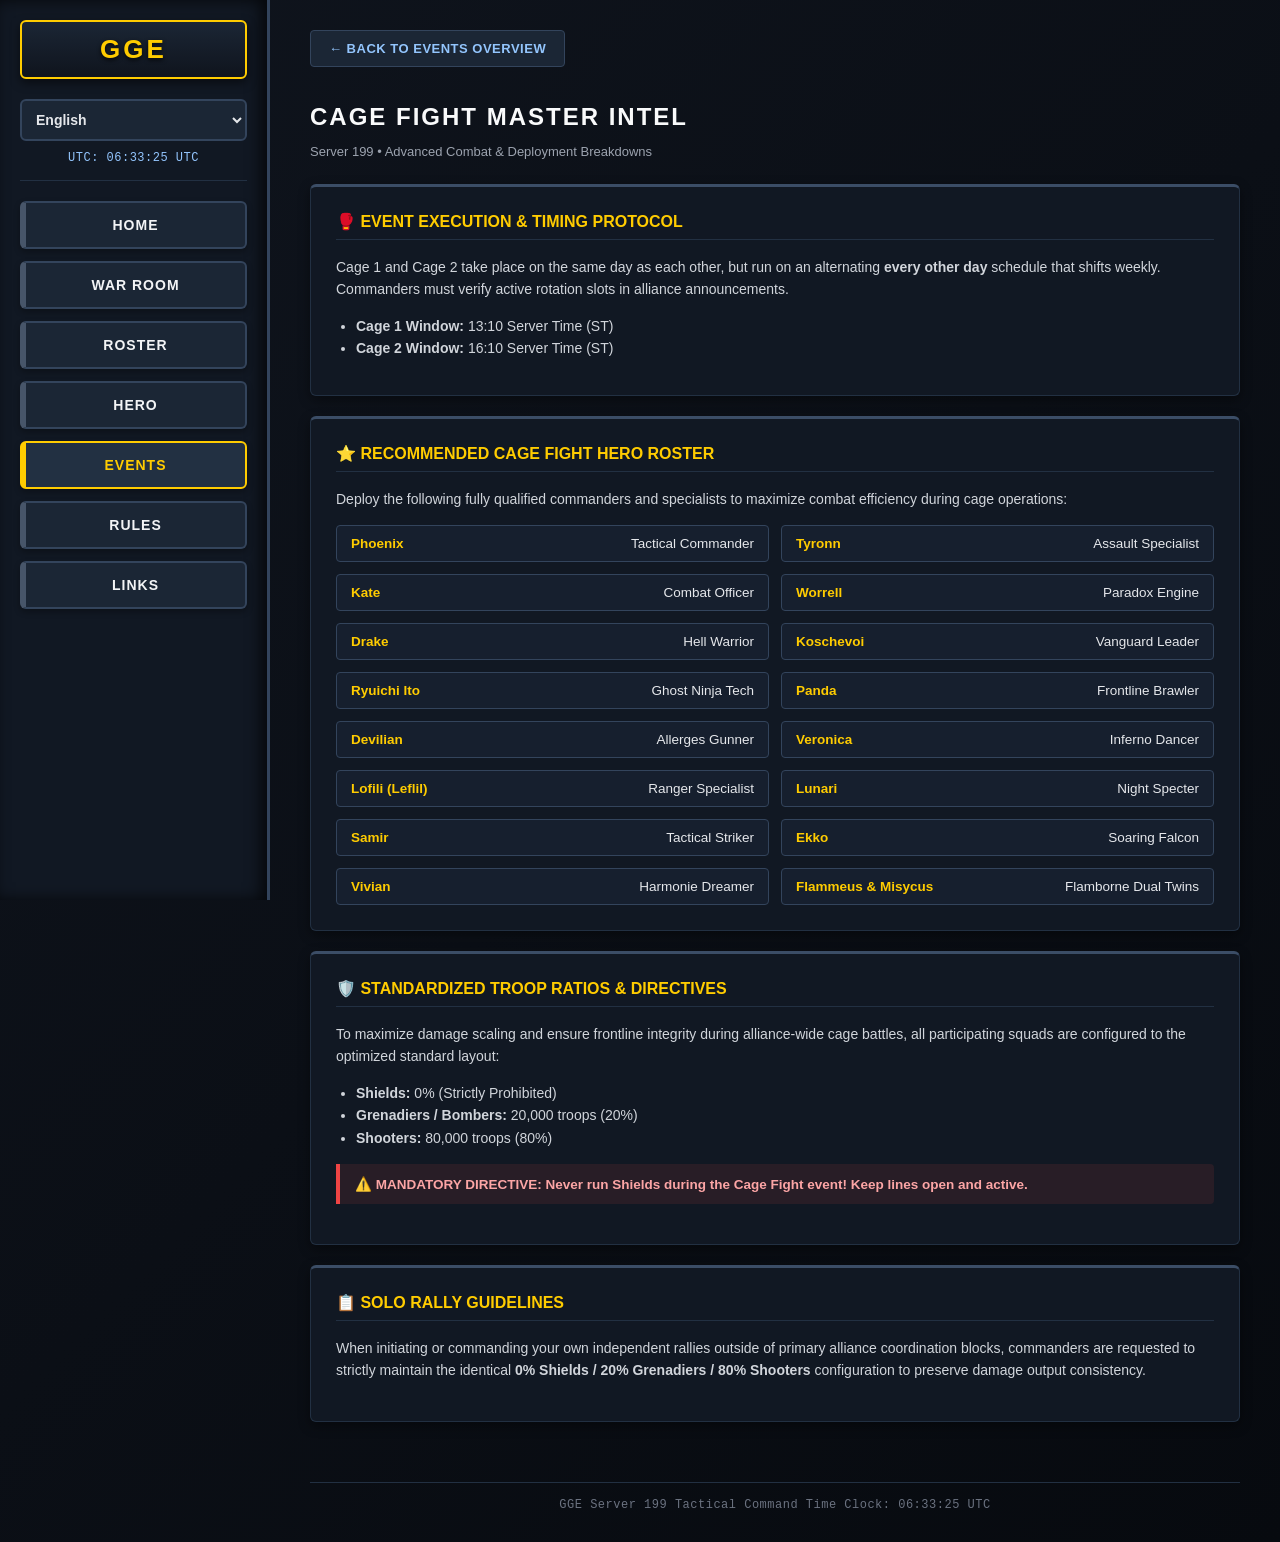
==== commit 3174a1b8: "Add recommended hero roster section to cage-fight.html" ====
--- a/cage-fight.html
+++ b/cage-fight.html
@@ -140,6 +140,27 @@
         .intel-card ul {
             padding-left: 20px;
             margin: 10px 0;
+        }
+        .hero-list-grid {
+            display: grid;
+            grid-template-columns: 1fr 1fr;
+            gap: 12px;
+            margin-top: 15px;
+        }
+        .hero-item {
+            background: #161f2e;
+            border: 1px solid #33445c;
+            padding: 10px 14px;
+            border-radius: 4px;
+            color: #e5e7eb;
+            font-size: 13.5px;
+            display: flex;
+            justify-content: space-between;
+            align-items: center;
+        }
+        .hero-name {
+            color: #ffcc00;
+            font-weight: bold;
         }
         .alert-box {
             background: rgba(239, 68, 68, 0.1);
@@ -226,11 +247,35 @@
 
             <div class="intel-card">
                 <h3>🥊 Event Execution & Timing Protocol</h3>
-                <p>Cage Fight operations run on an alternating schedule that shifts weekly. Commanders must check active rotation notices in leadership channels to confirm daily slots.</p>
+                <p>Cage 1 and Cage 2 take place on the same day as each other, but run on an alternating <strong>every other day</strong> schedule that shifts weekly. Commanders must verify active rotation slots in alliance announcements.</p>
                 <ul>
                     <li><strong>Cage 1 Window:</strong> 13:10 Server Time (ST)</li>
                     <li><strong>Cage 2 Window:</strong> 16:10 Server Time (ST)</li>
                 </ul>
+            </div>
+
+            <!-- Inserted Hero Set Section -->
+            <div class="intel-card">
+                <h3>⭐ Recommended Cage Fight Hero Roster</h3>
+                <p>Deploy the following fully qualified commanders and specialists to maximize combat efficiency during cage operations:</p>
+                <div class="hero-list-grid">
+                    <div class="hero-item"><span class="hero-name">Phoenix</span><span>Tactical Commander</span></div>
+                    <div class="hero-item"><span class="hero-name">Tyronn</span><span>Assault Specialist</span></div>
+                    <div class="hero-item"><span class="hero-name">Kate</span><span>Combat Officer</span></div>
+                    <div class="hero-item"><span class="hero-name">Worrell</span><span>Paradox Engine</span></div>
+                    <div class="hero-item"><span class="hero-name">Drake</span><span>Hell Warrior</span></div>
+                    <div class="hero-item"><span class="hero-name">Koschevoi</span><span>Vanguard Leader</span></div>
+                    <div class="hero-item"><span class="hero-name">Ryuichi Ito</span><span>Ghost Ninja Tech</span></div>
+                    <div class="hero-item"><span class="hero-name">Panda</span><span>Frontline Brawler</span></div>
+                    <div class="hero-item"><span class="hero-name">Devilian</span><span>Allerges Gunner</span></div>
+                    <div class="hero-item"><span class="hero-name">Veronica</span><span>Inferno Dancer</span></div>
+                    <div class="hero-item"><span class="hero-name">Lofili (Leflil)</span><span>Ranger Specialist</span></div>
+                    <div class="hero-item"><span class="hero-name">Lunari</span><span>Night Specter</span></div>
+                    <div class="hero-item"><span class="hero-name">Samir</span><span>Tactical Striker</span></div>
+                    <div class="hero-item"><span class="hero-name">Ekko</span><span>Soaring Falcon</span></div>
+                    <div class="hero-item"><span class="hero-name">Vivian</span><span>Harmonie Dreamer</span></div>
+                    <div class="hero-item"><span class="hero-name">Flammeus & Misycus</span><span>Flamborne Dual Twins</span></div>
+                </div>
             </div>
 
             <div class="intel-card">
